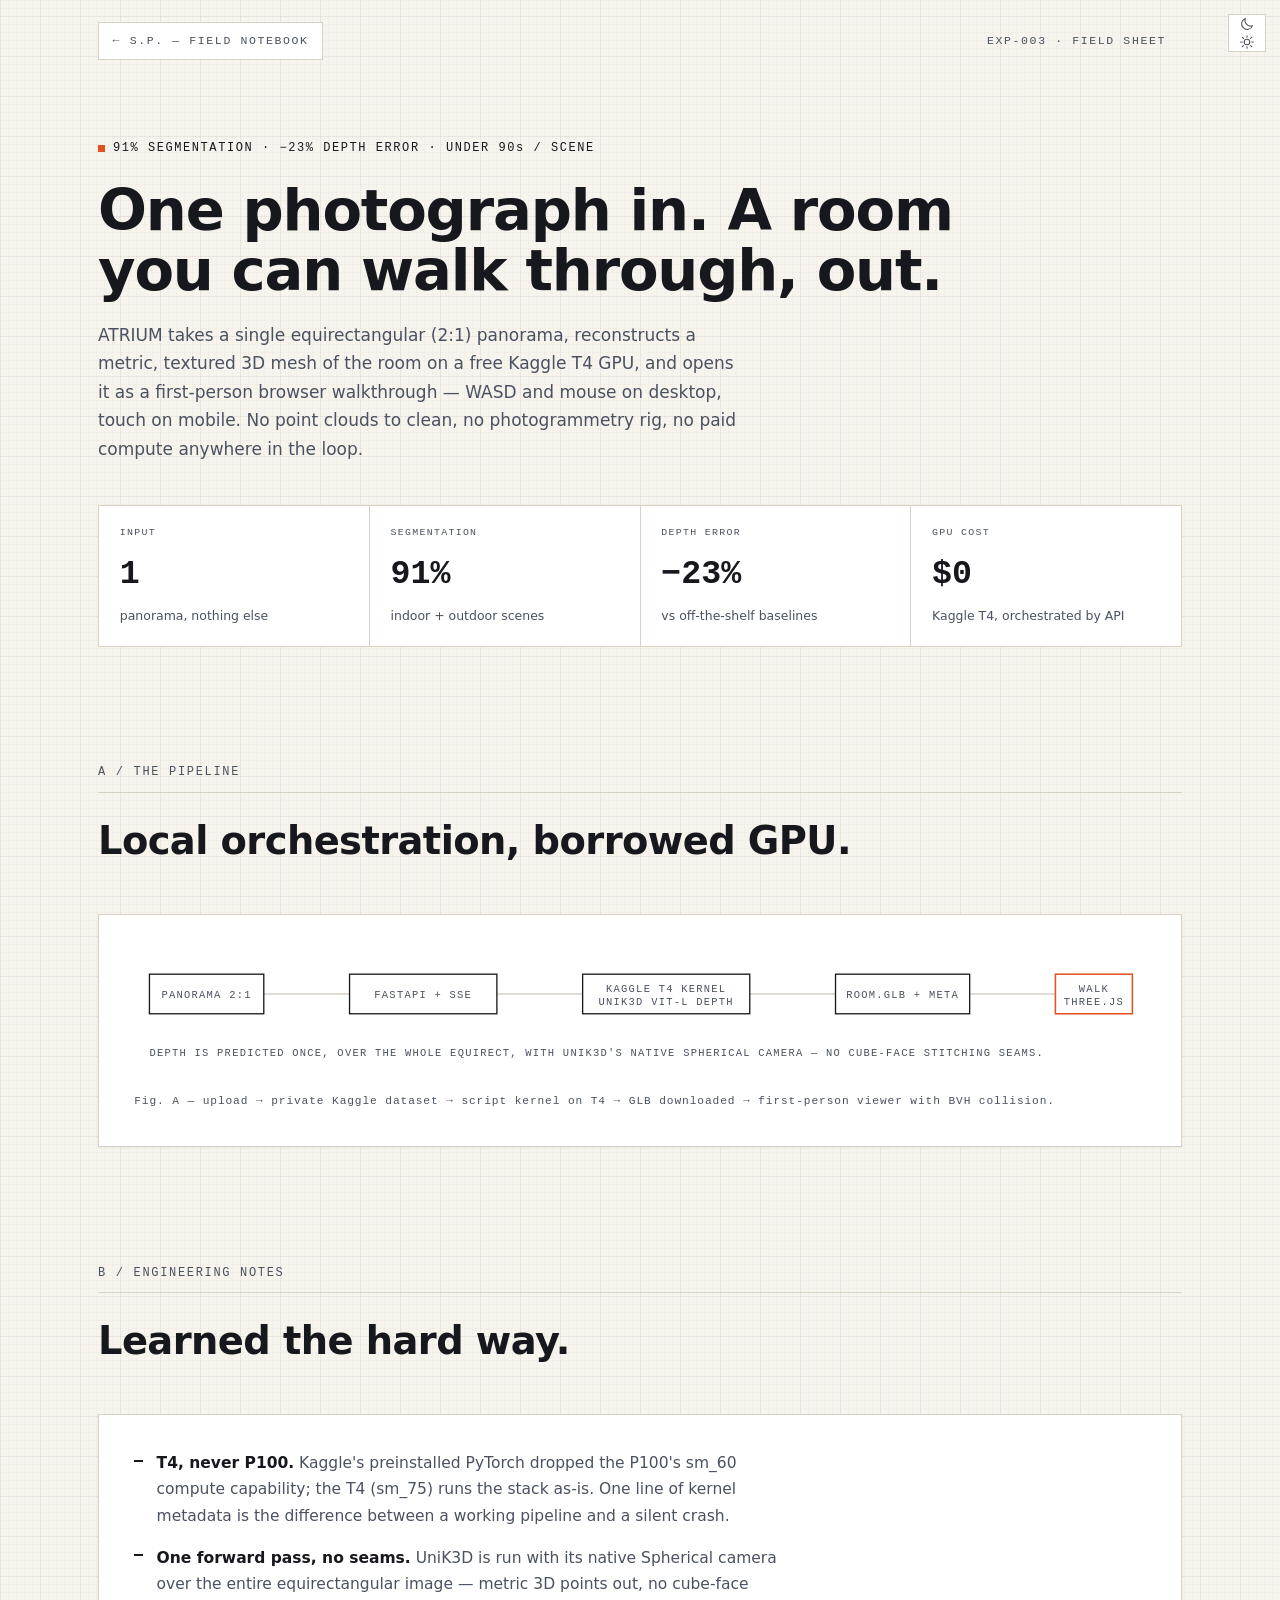
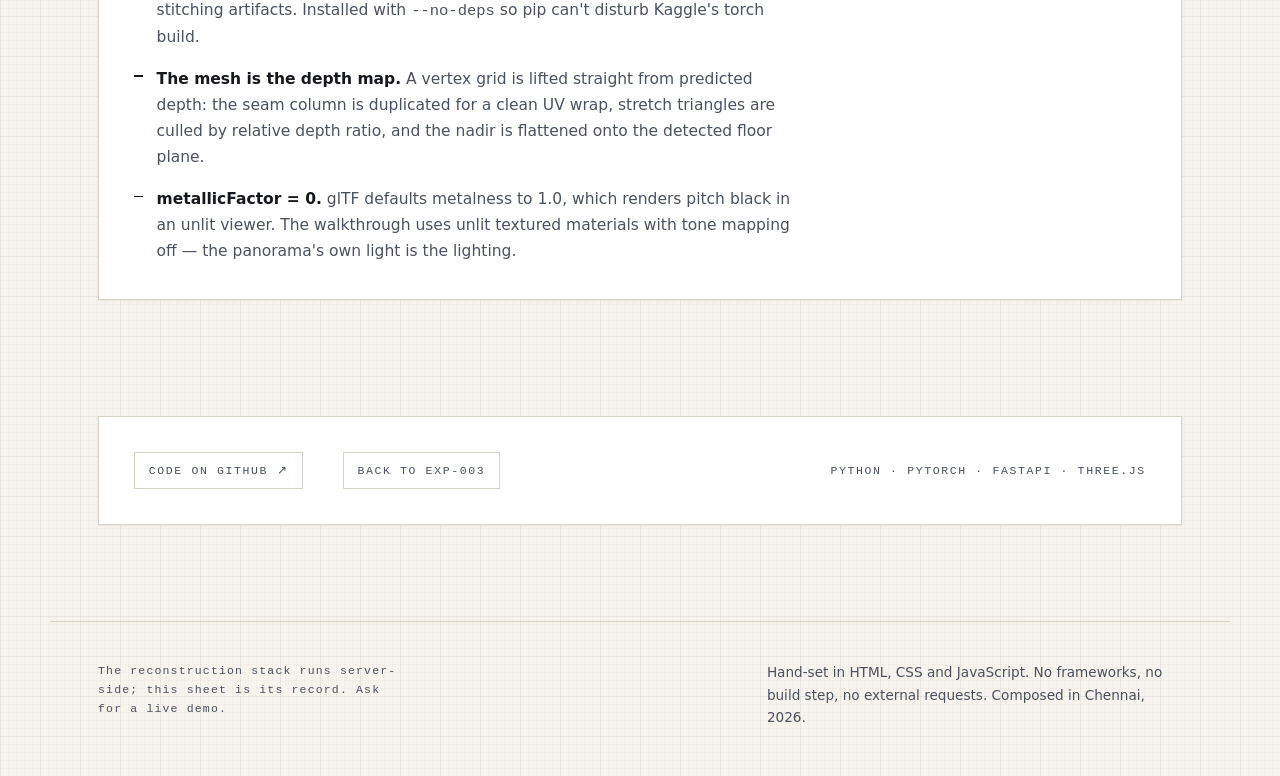
==== atrium/index.html @ 68aa4299 "THE ORRERY - portfolio rebuild: live-sim notebook + project satellites - Field-notebook portfolio: l" ====
<!DOCTYPE html>
<html lang="en">
<head>
<meta charset="UTF-8">
<meta name="viewport" content="width=device-width, initial-scale=1.0">
<title>ATRIUM — Walk Inside a Panorama · Sahukari Praveen</title>
<meta name="description" content="Field sheet for EXP-003: ATRIUM reconstructs a metric, textured 3D room from a single equirectangular panorama — UniK3D depth on a free Kaggle T4, Three.js first-person walkthrough.">
<link rel="icon" href="data:image/svg+xml,%3Csvg xmlns='http://www.w3.org/2000/svg' viewBox='0 0 32 32'%3E%3Crect width='32' height='32' fill='%23F7F4EE'/%3E%3Ccircle cx='16' cy='16' r='10' fill='none' stroke='%2316181D' stroke-width='1'/%3E%3Ccircle cx='25' cy='11' r='3.5' fill='%23E0531F'/%3E%3C/svg%3E">
<meta name="theme-color" media="(prefers-color-scheme: light)" content="#F7F4EE">
<meta name="theme-color" media="(prefers-color-scheme: dark)" content="#15171C">
<script>document.documentElement.classList.add('js');</script>
<script src="../theme.js"></script>
<link rel="stylesheet" href="../styles.css">
<style>
  .sh-top { max-width: 1180px; margin: 0 auto; padding: 1.4rem clamp(1.25rem, 4vw, 3rem) 0;
    padding-right: max(4rem, clamp(1.25rem, 4vw, 3rem));
    display: flex; justify-content: space-between; align-items: baseline; gap: 1rem; }
  .sh-back { font-family: var(--mono); font-size: 0.72rem; letter-spacing: 0.14em; color: var(--ink-muted);
    text-decoration: none; border: 1px solid var(--hairline); padding: 0.5rem 0.85rem; background: var(--plate); }
  .sh-back:hover { color: var(--ink); border-color: var(--ink); }
  .sh-tag { font-family: var(--mono); font-size: 0.72rem; letter-spacing: 0.14em; color: var(--ink-muted); }
  .sh-hero { padding-top: clamp(2.5rem, 6vw, 4.5rem) !important; }
  .sh-hero h1 { font-size: clamp(2rem, 4.6vw, 3.6rem); font-weight: 800; letter-spacing: -0.02em; line-height: 1.05; max-width: 24ch; }
  .sh-hero .sub { max-width: 60ch; color: var(--ink-muted); margin-top: 1.2rem; }
  .sh-result { display: inline-flex; align-items: center; gap: 0.5rem; font-family: var(--mono);
    font-size: 0.75rem; letter-spacing: 0.13em; margin-bottom: 1.4rem; }
  .statrow { display: grid; grid-template-columns: repeat(auto-fit, minmax(170px, 1fr)); gap: 1px;
    background: var(--hairline); border: 1px solid var(--hairline); margin-top: 2.6rem; }
  .stat { background: var(--plate); padding: 1.2rem 1.3rem; }
  .stat .k { font-family: var(--mono); font-size: 0.62rem; letter-spacing: 0.13em; color: var(--ink-muted); }
  .stat .v { font-family: var(--mono); font-variant-numeric: tabular-nums; font-size: clamp(1.5rem, 2.6vw, 2.2rem); font-weight: 600; margin-top: 0.3rem; }
  .stat .n { font-size: 0.78rem; color: var(--ink-muted); margin-top: 0.2rem; }
  .pipefig { padding: clamp(1.4rem,3vw,2.2rem); overflow-x: auto; }
  .pipefig svg { width: 100%; min-width: 620px; height: auto; display: block; }
  .notes { list-style: none; padding: clamp(1.4rem,3vw,2.2rem); }
  .notes li { position: relative; padding-left: 1.4rem; max-width: 68ch; color: var(--ink-muted); font-size: 0.97rem; }
  .notes li + li { margin-top: 1rem; }
  .notes li::before { content: ""; position: absolute; left: 0; top: 0.62em; width: 0.55rem; height: 1.5px; background: var(--ink); }
  .notes .lead { color: var(--ink); font-weight: 600; }
  .linkrow { padding: clamp(1.4rem,3vw,2.2rem); display: flex; flex-wrap: wrap; gap: 1rem 2.5rem; align-items: center; }
</style>
</head>
<body>

<button id="theme-toggle" class="theme-toggle" aria-label="Switch theme">
  <svg class="tt-moon" viewBox="0 0 24 24" fill="none" stroke="currentColor" stroke-width="1.6" stroke-linejoin="round" aria-hidden="true"><path d="M20.4 14.5A8.5 8.5 0 0 1 9.5 3.6a8.5 8.5 0 1 0 10.9 10.9z"/></svg>
  <svg class="tt-sun" viewBox="0 0 24 24" fill="none" stroke="currentColor" stroke-width="1.6" stroke-linecap="round" aria-hidden="true"><circle cx="12" cy="12" r="4.2"/><path d="M12 2.5v2.4M12 19.1v2.4M2.5 12h2.4M19.1 12h2.4M4.9 4.9l1.7 1.7M17.4 17.4l1.7 1.7M19.1 4.9l-1.7 1.7M6.6 17.4l-1.7 1.7"/></svg>
</button>

<div class="sh-top">
  <a class="sh-back" href="../">&#8592; S.P. — FIELD NOTEBOOK</a>
  <span class="sh-tag">EXP-003 · FIELD SHEET</span>
</div>

<main>
<section class="sec sh-hero">
  <p class="sh-result"><span class="accent-dot" aria-hidden="true"></span>91% SEGMENTATION · &minus;23% DEPTH ERROR · UNDER 90s / SCENE</p>
  <h1>One photograph in. A room you can walk through, out.</h1>
  <p class="sub">ATRIUM takes a single equirectangular (2:1) panorama, reconstructs a metric, textured 3D mesh of the room on a free Kaggle T4 GPU, and opens it as a first-person browser walkthrough — WASD and mouse on desktop, touch on mobile. No point clouds to clean, no photogrammetry rig, no paid compute anywhere in the loop.</p>

  <div class="statrow">
    <div class="stat"><div class="k">INPUT</div><div class="v">1</div><div class="n">panorama, nothing else</div></div>
    <div class="stat"><div class="k">SEGMENTATION</div><div class="v">91%</div><div class="n">indoor + outdoor scenes</div></div>
    <div class="stat"><div class="k">DEPTH ERROR</div><div class="v">&minus;23%</div><div class="n">vs off-the-shelf baselines</div></div>
    <div class="stat"><div class="k">GPU COST</div><div class="v">$0</div><div class="n">Kaggle T4, orchestrated by API</div></div>
  </div>
</section>

<section class="sec" aria-labelledby="pipe-h">
  <header class="sec-head">
    <p class="sec-no mono">A / THE PIPELINE</p>
    <h2 class="sec-title" id="pipe-h">Local orchestration, borrowed GPU.</h2>
  </header>
  <figure class="plate pipefig">
    <svg viewBox="0 0 920 120" aria-label="Pipeline: a panorama uploads to a FastAPI server, which pushes a kernel to a Kaggle T4 GPU running UniK3D depth estimation, producing a GLB mesh rendered in a Three.js walkthrough." role="img">
      <line x1="118" y1="40" x2="196" y2="40" stroke="var(--hairline)" stroke-width="1.4"/>
      <line x1="330" y1="40" x2="408" y2="40" stroke="var(--hairline)" stroke-width="1.4"/>
      <line x1="560" y1="40" x2="638" y2="40" stroke="var(--hairline)" stroke-width="1.4"/>
      <line x1="760" y1="40" x2="838" y2="40" stroke="var(--hairline)" stroke-width="1.4"/>
      <g><rect x="14" y="22" width="104" height="36" fill="var(--plate)" stroke="var(--ink)" stroke-width="1.2"/><text x="66" y="44" text-anchor="middle" class="fig-label">PANORAMA 2:1</text></g>
      <g><rect x="196" y="22" width="134" height="36" fill="var(--plate)" stroke="var(--ink)" stroke-width="1.2"/><text x="263" y="44" text-anchor="middle" class="fig-label">FASTAPI + SSE</text></g>
      <g><rect x="408" y="22" width="152" height="36" fill="var(--plate)" stroke="var(--ink)" stroke-width="1.2"/><text x="484" y="38" text-anchor="middle" class="fig-label">KAGGLE T4 KERNEL</text><text x="484" y="50" text-anchor="middle" class="fig-label">UNIK3D VIT-L DEPTH</text></g>
      <g><rect x="638" y="22" width="122" height="36" fill="var(--plate)" stroke="var(--ink)" stroke-width="1.2"/><text x="699" y="44" text-anchor="middle" class="fig-label">ROOM.GLB + META</text></g>
      <g><rect x="838" y="22" width="70" height="36" fill="var(--plate)" stroke="var(--accent)" stroke-width="1.4"/><text x="873" y="38" text-anchor="middle" class="fig-label">WALK</text><text x="873" y="50" text-anchor="middle" class="fig-label">THREE.JS</text></g>
      <text x="14" y="96" class="fig-label">DEPTH IS PREDICTED ONCE, OVER THE WHOLE EQUIRECT, WITH UNIK3D'S NATIVE SPHERICAL CAMERA — NO CUBE-FACE STITCHING SEAMS.</text>
    </svg>
    <figcaption class="figcap mono">Fig. A — upload &rarr; private Kaggle dataset &rarr; script kernel on T4 &rarr; GLB downloaded &rarr; first-person viewer with BVH collision.</figcaption>
  </figure>
</section>

<section class="sec" aria-labelledby="notes-h">
  <header class="sec-head">
    <p class="sec-no mono">B / ENGINEERING NOTES</p>
    <h2 class="sec-title" id="notes-h">Learned the hard way.</h2>
  </header>
  <ul class="plate notes">
    <li><span class="lead">T4, never P100.</span> Kaggle's preinstalled PyTorch dropped the P100's sm_60 compute capability; the T4 (sm_75) runs the stack as-is. One line of kernel metadata is the difference between a working pipeline and a silent crash.</li>
    <li><span class="lead">One forward pass, no seams.</span> UniK3D is run with its native Spherical camera over the entire equirectangular image — metric 3D points out, no cube-face stitching artifacts. Installed with <span class="mono">--no-deps</span> so pip can't disturb Kaggle's torch build.</li>
    <li><span class="lead">The mesh is the depth map.</span> A vertex grid is lifted straight from predicted depth: the seam column is duplicated for a clean UV wrap, stretch triangles are culled by relative depth ratio, and the nadir is flattened onto the detected floor plane.</li>
    <li><span class="lead">metallicFactor = 0.</span> glTF defaults metalness to 1.0, which renders pitch black in an unlit viewer. The walkthrough uses unlit textured materials with tone mapping off — the panorama's own light is the lighting.</li>
  </ul>
</section>

<section class="sec">
  <div class="plate linkrow">
    <a class="sh-back" href="https://github.com/soy-praveen" target="_blank" rel="noopener">CODE ON GITHUB &#8599;</a>
    <a class="sh-back" href="../#exp-003">BACK TO EXP-003</a>
    <span class="sh-tag" style="margin-left:auto">PYTHON · PYTORCH · FASTAPI · THREE.JS</span>
  </div>
</section>
</main>

<footer class="foot">
  <p class="foot-tick mono">The reconstruction stack runs server-side; this sheet is its record. Ask for a live demo.</p>
  <p class="colophon">Hand-set in HTML, CSS and JavaScript. No frameworks, no build step, no external requests. Composed in Chennai, 2026.</p>
</footer>
</body>
</html>
---- styles.css ----
/* ==========================================================================
   THE ORRERY — a field notebook that simulates
   Sahukari Praveen · hand-set, no frameworks, no external requests
   Motion doctrine: the base sheet is static (reduced-motion is the default);
   every animation lives inside @media (prefers-reduced-motion: no-preference).
   ========================================================================== */

:root {
  color-scheme: light;
  --paper:    #F7F4EE;
  --plate:    #FFFFFF;
  --ink:      #16181D;
  --ink-muted:#4A5160;
  --accent:   #E0531F;
  --accent-ink: #B8420F; /* accent for small text — meets 4.5:1 on paper and plate */
  --data2:    #1F6F6B;
  --hairline: #D8D2C4;
  --grid-major: rgba(22, 24, 29, 0.045);
  --grid-minor: rgba(22, 24, 29, 0.02);
  --shadow: rgba(22, 24, 29, 0.06);
  --ease: cubic-bezier(0.22, 1, 0.36, 1);
  --sans: system-ui, -apple-system, "Segoe UI", Roboto, "Helvetica Neue", sans-serif;
  --mono: ui-monospace, "Cascadia Code", "SF Mono", Consolas, Menlo, monospace;
}

/* ------------------------------------------------------------------ night edition
   Not an inversion — the notebook after dark: charcoal paper, bone ink,
   the signal orange warmed a step so it reads at small sizes on the dark ground.
   Default follows the system; an explicit choice sets data-theme and wins. */
@media (prefers-color-scheme: dark) {
  :root:not([data-theme="light"]) {
    color-scheme: dark;
    --paper:    #15171C;
    --plate:    #1D2027;
    --ink:      #E9E5DB;
    --ink-muted:#A2A7B3;
    --accent:   #F0662F;
    --accent-ink: #F0662F;
    --data2:    #47A8A1;
    --hairline: #2F333C;
    --grid-major: rgba(233, 229, 219, 0.05);
    --grid-minor: rgba(233, 229, 219, 0.02);
    --shadow: rgba(0, 0, 0, 0.45);
  }
}
:root[data-theme="dark"] {
  color-scheme: dark;
  --paper:    #15171C;
  --plate:    #1D2027;
  --ink:      #E9E5DB;
  --ink-muted:#A2A7B3;
  --accent:   #F0662F;
  --accent-ink: #F0662F;
  --data2:    #47A8A1;
  --hairline: #2F333C;
  --grid-major: rgba(233, 229, 219, 0.05);
  --grid-minor: rgba(233, 229, 219, 0.02);
  --shadow: rgba(0, 0, 0, 0.45);
}

* { margin: 0; padding: 0; box-sizing: border-box; }

html { scroll-behavior: auto; }
@media (prefers-reduced-motion: no-preference) {
  html { scroll-behavior: smooth; }
}

body {
  font-family: var(--sans);
  font-size: 1.0625rem;
  line-height: 1.68;
  color: var(--ink);
  background-color: var(--paper);
  background-image:
    repeating-linear-gradient(0deg,   var(--grid-major) 0, var(--grid-major) 1px, transparent 1px, transparent 40px),
    repeating-linear-gradient(90deg,  var(--grid-major) 0, var(--grid-major) 1px, transparent 1px, transparent 40px),
    repeating-linear-gradient(0deg,   var(--grid-minor) 0, var(--grid-minor) 1px, transparent 1px, transparent 8px),
    repeating-linear-gradient(90deg,  var(--grid-minor) 0, var(--grid-minor) 1px, transparent 1px, transparent 8px);
  -webkit-font-smoothing: antialiased;
  overflow-x: hidden;
}

::selection { background: var(--accent); color: var(--paper); }

:focus-visible {
  outline: 2px solid var(--accent);
  outline-offset: 2px;
}

.mono {
  font-family: var(--mono);
  font-variant-numeric: tabular-nums;
}
.num { font-variant-numeric: tabular-nums; }

a { color: inherit; }

.skip-link {
  position: absolute; left: -9999px; top: 0;
  background: var(--ink); color: var(--paper);
  padding: 0.5rem 1rem; z-index: 100;
  font-family: var(--mono); font-size: 0.8rem; text-decoration: none;
}
.skip-link:focus { left: 0; }

.ic { width: 1.15em; height: 1.15em; vertical-align: -0.2em; }
.ic-s { width: 0.85em; height: 0.85em; vertical-align: -0.05em; }

/* ------------------------------------------------------------------ links */
.hero-links a, .exp-links a, .station-cite a, .xref, .term-mail {
  color: inherit;
  text-decoration: none;
  position: relative;
}
.hero-links a::after, .exp-links a::after, .station-cite a::after, .xref::after, .term-mail::after {
  content: "";
  position: absolute; left: 0; right: 0; bottom: -2px;
  height: 1.5px; background: var(--accent);
  transform: scaleX(1); transform-origin: left;
}

/* ------------------------------------------------------------------ hero */
.hero {
  position: relative;
  height: 100vh;
  height: 100svh;
  min-height: 560px;
  overflow: hidden;
  border-bottom: 1px solid var(--hairline);
}
#hero-canvas {
  position: absolute; inset: 0;
  width: 100%; height: 100%;
  display: block;
}
.hero-figtag {
  position: absolute; top: 1.35rem; right: 4.6rem;
  font-size: 0.72rem; letter-spacing: 0.14em;
  color: var(--ink-muted);
}
.hero-overlay {
  position: absolute;
  top: 50%; transform: translateY(-52%);
  left: clamp(1.25rem, 6vw, 6rem);
  max-width: 46rem;
  pointer-events: none;
}
.hero-overlay a, .hero-overlay button { pointer-events: auto; }
.hero-kicker {
  font-size: 0.72rem; letter-spacing: 0.14em;
  color: var(--ink-muted);
  margin-bottom: 1.3rem;
}
.hero-name {
  font-size: clamp(2.75rem, 7.5vw, 6.5rem);
  font-weight: 800;
  letter-spacing: -0.02em;
  line-height: 0.98;
  margin-bottom: 1.4rem;
}
.hero-sub {
  max-width: 34rem;
  color: var(--ink-muted);
  margin-bottom: 1.8rem;
}
.hero-sub .mono, .hero-legend .num { font-size: 0.92em; }
.hero-links {
  display: flex; gap: 1.8rem;
  font-size: 0.78rem; letter-spacing: 0.14em;
  margin-bottom: 2.4rem;
}
.hero-jump {
  display: inline-flex; align-items: center; gap: 0.5rem;
  font-size: 0.78rem; letter-spacing: 0.14em;
  text-decoration: none;
  border: 1px solid var(--ink);
  padding: 0.6rem 1rem;
  background: var(--paper);
}
.hero-legend {
  position: absolute; bottom: 1.1rem; left: 1.4rem;
  max-width: 30rem;
  font-size: 0.7rem; line-height: 1.6; letter-spacing: 0.04em;
  color: var(--ink-muted);
}

/* ------------------------------------------------------------------ masks
   padding-bottom keeps descenders (g, p, y) inside the clip box;
   the negative margin gives the space back so layout is unchanged. */
.mask { display: block; overflow: hidden; padding-bottom: 0.16em; margin-bottom: -0.16em; }
.mask-inner { display: inline-block; }

/* ------------------------------------------------------------------ sections */
.sec {
  max-width: 1180px;
  margin: 0 auto;
  padding: clamp(4rem, 9vw, 7.5rem) clamp(1.25rem, 4vw, 3rem) 0;
}
.sec-head { margin-bottom: clamp(2rem, 4vw, 3.2rem); }
.sec-no {
  font-size: 0.75rem; letter-spacing: 0.14em; font-weight: 500;
  color: var(--ink-muted);
  padding-bottom: 0.6rem;
  border-bottom: 1px solid var(--hairline);
  margin-bottom: 1.6rem;
}
.sec-title {
  font-size: clamp(1.6rem, 3vw, 2.4rem);
  font-weight: 700;
  letter-spacing: -0.015em;
  line-height: 1.15;
}
.sec-note {
  max-width: 62ch;
  color: var(--ink-muted);
  margin: -1.4rem 0 2.4rem;
}

/* ------------------------------------------------------------------ operator */
.operator-grid {
  display: grid;
  grid-template-columns: 280px 1fr;
  gap: clamp(2rem, 5vw, 5rem);
  align-items: start;
}
.marginalia {
  position: sticky; top: 2rem;
  font-size: 0.75rem; letter-spacing: 0.1em;
  color: var(--ink-muted);
}
.marg-row {
  display: flex; justify-content: space-between; gap: 1rem;
  padding: 0.55rem 0;
  border-bottom: 1px solid var(--hairline);
}
.marg-k { font-weight: 500; }
.marg-v { text-align: right; color: var(--ink); }
.sp-glyph { width: 120px; margin-top: 2rem; display: block; }
.glyph-label {
  font-family: var(--mono);
  font-size: 10px; letter-spacing: 0.2em;
  fill: var(--ink-muted);
}
.operator-prose p { max-width: 62ch; }
.operator-prose p + p { margin-top: 1.2rem; }
.operator-prose .num { font-size: 0.92em; }
.xref { font-size: 0.9em; }

/* ------------------------------------------------------------------ plates */
.plate {
  background: var(--plate);
  border: 1px solid var(--hairline);
  box-shadow: 0 1px 2px var(--shadow);
}
.exp { margin-bottom: clamp(1.6rem, 3vw, 2.5rem); }

.exp-bar {
  display: flex; flex-wrap: wrap; align-items: baseline;
  gap: 0.4rem 1.4rem;
  padding: 0.8rem 1.4rem;
  border-bottom: 1px solid var(--hairline);
  font-size: 0.72rem; letter-spacing: 0.12em; font-weight: 500;
  color: var(--ink-muted);
}
.exp-id { color: var(--ink); font-weight: 700; }
.exp-name { font: inherit; letter-spacing: inherit; color: var(--ink); margin: 0; }
.exp-result { display: inline-flex; align-items: center; gap: 0.45rem; }
.accent-dot {
  width: 7px; height: 7px; background: var(--accent);
  display: inline-block; flex: none;
}
.exp-links { margin-left: auto; display: flex; gap: 1.2rem; }
.exp-links .go { color: var(--accent); font-weight: 700; }

/* annex + legend link */
.legend-link { color: var(--accent); }
.annex-body { padding: 0.4rem clamp(1.4rem, 3vw, 2.4rem); }
.annex-row {
  display: flex; flex-wrap: wrap; align-items: center; gap: 0.6rem 2rem;
  padding: 1.2rem 0;
}
.annex-row + .annex-row { border-top: 1px solid var(--hairline); }
.annex-row > div { flex: 1 1 24rem; min-width: 0; }
.annex-title { font-weight: 600; }
.annex-sub { font-size: 0.9rem; color: var(--ink-muted); max-width: 58ch; }
.annex-link {
  font-size: 0.72rem; letter-spacing: 0.13em; font-weight: 700;
  color: var(--ink); text-decoration: none;
  border: 1px solid var(--ink);
  padding: 0.6rem 0.95rem;
  white-space: nowrap;
}

.exp-body {
  display: grid;
  grid-template-columns: minmax(0, 5fr) minmax(0, 6fr);
  gap: clamp(1.5rem, 3vw, 3rem);
  padding: clamp(1.4rem, 3vw, 2.4rem);
  align-items: start;
}
.exp-flip .exp-body { grid-template-columns: minmax(0, 6fr) minmax(0, 5fr); }
.exp-flip .exp-fig { order: 2; }
.exp-flip .exp-prose { order: 1; }

.exp-fig { min-width: 0; }
#exp1-canvas {
  width: 100%; height: 300px; display: block;
  border: 1px solid var(--hairline);
  background: var(--paper);
}
.figcap {
  margin-top: 0.7rem;
  font-size: 0.7rem; letter-spacing: 0.08em; line-height: 1.6;
  color: var(--ink-muted);
}
.fig-label {
  font-family: var(--mono);
  font-size: 9.5px; letter-spacing: 0.12em;
  fill: var(--ink-muted);
}

.exp-lede { font-weight: 500; max-width: 58ch; }
.exp-points {
  list-style: none;
  margin-top: 1.1rem;
}
.exp-points li {
  position: relative;
  padding-left: 1.3rem;
  max-width: 58ch;
  font-size: 0.97rem;
  color: var(--ink-muted);
}
.exp-points li + li { margin-top: 0.7rem; }
.exp-points li::before {
  content: "";
  position: absolute; left: 0; top: 0.62em;
  width: 0.55rem; height: 1.5px;
  background: var(--ink);
}
.exp-prose .num, .exp-points .num { font-size: 0.92em; color: var(--ink); }

.fn-ref {
  font-size: 0.68em;
  vertical-align: super;
  background: none; border: none;
  color: var(--accent-ink);
  cursor: pointer;
  padding: 0 0.15em;
}
.margin-note {
  display: none;
  margin-top: 1.2rem;
  padding: 0.8rem 1rem;
  border-left: 2px solid var(--hairline);
  font-size: 0.72rem; letter-spacing: 0.05em; line-height: 1.7;
  color: var(--ink-muted);
  max-width: 48ch;
}
.margin-note.open { display: block; }
.fn-no {
  color: var(--accent-ink);
  font-weight: 700;
  margin-right: 0.5em;
}
@media (min-width: 1100px) {
  .margin-note { display: block; }
}

/* ------------------------------------------------------------------ MLP figure */
.mlp-demo {
  border: 1px solid var(--hairline);
  background: var(--paper);
  padding: 1rem;
}
.mlp-grids {
  display: flex; align-items: center; justify-content: space-between;
  gap: 0.8rem;
}
.mlp-grid-wrap { flex: none; }
.mlp-grid-label {
  font-size: 0.6rem; letter-spacing: 0.1em;
  color: var(--ink-muted);
  margin-bottom: 0.45rem;
  max-width: 96px;
  min-height: 2.4em;
}
.mlp-grid {
  display: grid;
  grid-template-columns: repeat(3, 30px);
  grid-auto-rows: 30px;
  gap: 3px;
}
.mlp-cell {
  border: 1px solid var(--ink);
  background: var(--plate);
  cursor: pointer;
  padding: 0;
}
.mlp-cell[aria-pressed="true"] { background: var(--ink); }
.mlp-grid-out .mlp-cell { cursor: default; }
.mlp-grid-out .mlp-cell.on { background: var(--accent); border-color: var(--accent); }
.mlp-net { flex: 1 1 auto; min-width: 165px; height: auto; }
.mlp-readout {
  margin-top: 0.9rem;
  font-size: 0.68rem; letter-spacing: 0.1em;
  color: var(--ink-muted);
  border-top: 1px solid var(--hairline);
  padding-top: 0.7rem;
}

/* ------------------------------------------------------------------ cubemap */
.cubemap {
  width: 100%; height: auto; display: block;
  border: 1px solid var(--hairline);
  background: var(--paper);
}
.cm-face { transform: translate(var(--fx), var(--fy)); }

/* ------------------------------------------------------------------ escrow */
.escrow-fig {
  border: 1px solid var(--hairline);
  background: var(--paper);
  padding: 1rem 1rem 0.8rem;
}
.escrow-fig > svg { width: 100%; height: auto; display: block; }
.esc-node circle { fill: var(--ink); }
.esc-node.esc-final circle { fill: var(--accent); stroke: var(--accent); }
.sbt-row {
  display: flex; align-items: center; gap: 1rem;
  margin-top: 0.6rem;
  padding-top: 0.8rem;
  border-top: 1px solid var(--hairline);
}
.sbt-seal {
  display: inline-flex; align-items: center; gap: 0.5rem;
  white-space: nowrap; flex: none;
  border: 1.5px solid var(--ink);
  background: var(--plate);
  padding: 0.35rem 0.7rem;
  font-size: 0.7rem; letter-spacing: 0.1em;
  cursor: not-allowed;
  user-select: none;
  touch-action: none;
}
.sbt-note {
  font-size: 0.62rem; letter-spacing: 0.1em;
  color: var(--ink-muted);
}

/* ------------------------------------------------------------------ parser */
.parser-fig {
  border: 1px solid var(--hairline);
  background: var(--paper);
  padding: 1.2rem 1.3rem;
}
.parser-head {
  font-size: 0.62rem; letter-spacing: 0.12em;
  color: var(--ink-muted);
  margin-bottom: 0.8rem;
}
.parser-text {
  font-size: 0.94rem;
  max-width: 52ch;
}
.tok {
  background-image: linear-gradient(var(--accent), var(--accent));
  background-repeat: no-repeat;
  background-position: 0 100%;
  background-size: 100% 2px;
  font-weight: 600;
}
.parser-readout {
  margin-top: 1rem;
  padding-top: 0.7rem;
  border-top: 1px solid var(--hairline);
  font-size: 0.68rem; letter-spacing: 0.1em;
  color: var(--ink-muted);
}

/* ------------------------------------------------------------------ pipeline */
.pipeline {
  margin-bottom: 2.6rem;
  overflow-x: auto;
}
.pipeline svg {
  width: 100%; min-width: 640px; height: auto; display: block;
}

/* ------------------------------------------------------------------ stations */
.stations {
  display: grid;
  grid-template-columns: repeat(2, 1fr);
  gap: 1px;
  background: var(--hairline);
  border: 1px solid var(--hairline);
}
@media (min-width: 1100px) {
  .stations { grid-template-columns: repeat(4, 1fr); }
}
@media (max-width: 640px) {
  .stations { grid-template-columns: 1fr; }
}
.station {
  background: var(--plate);
  padding: 1.4rem 1.4rem 1.2rem;
}
.station-h {
  font-size: 0.72rem; letter-spacing: 0.14em; font-weight: 500;
  color: var(--ink-muted);
  margin-bottom: 1rem;
}
.skill-list { list-style: none; }
.skill-list li + li { margin-top: 0.35rem; }
.skill {
  font-family: var(--sans);
  font-size: 0.97rem;
  background: none; border: none;
  color: var(--ink);
  cursor: help;
  padding: 0.1rem 0;
  text-align: left;
  border-bottom: 1px dashed var(--hairline);
}
.station-cite {
  margin-top: 1.1rem;
  font-size: 0.66rem; letter-spacing: 0.12em;
  color: var(--ink-muted);
}
.station-cite a { margin-right: 0.2em; }
.station-note {
  margin-top: 0.7rem;
  min-height: 2.6em;
  font-size: 0.66rem; letter-spacing: 0.06em; line-height: 1.7;
  color: var(--data2);
}
.station-general { grid-column: 1 / -1; }
.station-general { grid-column: 1 / -1; }
.station-general .skill-list-plain {
  display: flex; flex-wrap: wrap; gap: 0.5rem 2.2rem;
}
.station-general .skill-list-plain li + li { margin-top: 0; }
.station-general .station-sub {
  font-size: 0.85rem;
  color: var(--ink-muted);
  margin-bottom: 0.9rem;
  max-width: 52ch;
}
.skill-list-plain {
  font-size: 0.78rem; letter-spacing: 0.05em; color: var(--ink-muted);
  display: flex; flex-wrap: wrap; gap: 0.5rem 2.4rem;
}
.skill-list-plain li + li { margin-top: 0; }

/* ------------------------------------------------------------------ rank fields */
.rank-plate {
  padding: 1.3rem 1.4rem 1.6rem;
  margin-bottom: 1.6rem;
}
.rank-head {
  display: flex; flex-wrap: wrap; justify-content: space-between; gap: 0.4rem 1.5rem;
  font-size: 0.72rem; letter-spacing: 0.12em;
  color: var(--ink-muted);
  margin-bottom: 2.4rem;
}
.rank-head .num { color: var(--ink); }
.rank-stat { font-weight: 500; }
.rank-fig { position: relative; }
.rank-fig canvas { display: block; width: 100%; }
.rank-callout {
  position: absolute;
  top: -1.9rem;
  transform: translateX(-50%);
  font-size: 0.64rem; letter-spacing: 0.12em; font-weight: 600;
  color: var(--accent-ink);
  white-space: nowrap;
}
.rank-foot {
  font-size: 0.66rem; letter-spacing: 0.14em;
  color: var(--ink-muted);
  margin-top: 0.5rem;
}

/* ------------------------------------------------------------------ ledger */
.ledger { padding: 0.4rem 1.6rem; }
.ledger-row {
  display: grid;
  grid-template-columns: 64px 1fr auto;
  gap: 1.6rem;
  align-items: center;
  padding: 1.4rem 0;
}
.ledger-row + .ledger-row { border-top: 1px solid var(--hairline); }
.seal { width: 64px; height: 64px; flex: none; }
.seal-txt {
  font-family: var(--mono);
  font-size: 9px; letter-spacing: 0.14em;
  fill: var(--ink);
}
.ledger-title { font-weight: 600; }
.ledger-sub { font-size: 0.9rem; color: var(--ink-muted); max-width: 56ch; }
.ledger-meta {
  display: flex; flex-direction: column; gap: 0.3rem; align-items: flex-end;
  font-size: 0.68rem; letter-spacing: 0.12em;
  color: var(--ink-muted);
  text-align: right;
}

/* ------------------------------------------------------------------ channel */
.channel-plate { padding: clamp(1.6rem, 3vw, 2.6rem); }
.term {
  display: flex; flex-wrap: wrap; align-items: center; gap: 1rem;
  border: 1px solid var(--ink);
  background: var(--paper);
  padding: 0.9rem 1.2rem;
  font-size: 0.85rem;
}
.term-line { word-break: break-all; }
.term-mail { font-weight: 600; }
.copy-btn {
  display: inline-flex; align-items: center; gap: 0.45rem;
  margin-left: auto;
  background: none;
  border: 1px solid var(--ink);
  padding: 0.4rem 0.8rem;
  font-size: 0.68rem; letter-spacing: 0.12em;
  color: var(--ink);
  cursor: pointer;
}
.channel-links {
  list-style: none;
  display: flex; flex-wrap: wrap;
  gap: 0.8rem 2.2rem;
  margin: 1.8rem 0 2.2rem;
}
.channel-links a {
  display: inline-flex; align-items: center; gap: 0.6rem;
  text-decoration: none;
  font-size: 0.78rem; letter-spacing: 0.14em;
  padding: 0.3rem 0;
}
.resume-row { display: flex; flex-wrap: wrap; align-items: center; gap: 1.4rem; }
.resume-btn {
  position: relative;
  display: inline-block;
  overflow: hidden;
  border: 2px solid var(--ink);
  text-decoration: none;
}
.resume-fill {
  position: absolute; inset: 0;
  background: var(--accent);
  transform: scaleX(0);
  transform-origin: left;
}
.resume-txt {
  position: relative;
  display: inline-flex; align-items: center; gap: 0.7rem;
  padding: 0.85rem 1.4rem;
  font-size: 0.78rem; letter-spacing: 0.14em; font-weight: 600;
}
.resume-alt {
  font-size: 0.68rem; letter-spacing: 0.1em;
  color: var(--ink-muted);
}

/* ------------------------------------------------------------------ footer */
.foot {
  max-width: 1180px;
  margin: clamp(4rem, 8vw, 6rem) auto 0;
  padding: 2.4rem clamp(1.25rem, 4vw, 3rem) 3rem;
  border-top: 1px solid var(--hairline);
  display: grid;
  grid-template-columns: 1fr auto;
  gap: 1.6rem 3rem;
  align-items: start;
}
.foot-tick {
  font-size: 0.72rem; letter-spacing: 0.1em;
  color: var(--ink-muted);
  max-width: 44ch;
}
.titleblock {
  border-collapse: collapse;
  font-size: 0.62rem; letter-spacing: 0.12em;
  color: var(--ink-muted);
  grid-row: span 2;
}
.titleblock td {
  border: 1px solid var(--hairline);
  padding: 0.35rem 0.8rem;
}
.titleblock td:last-child { color: var(--ink); }
.colophon {
  font-size: 0.85rem;
  color: var(--ink-muted);
  max-width: 48ch;
}

/* ------------------------------------------------------------------ theme toggle */
.theme-toggle {
  position: fixed; top: 0.9rem; right: 0.9rem; z-index: 70;
  width: 38px; height: 38px; padding: 0;
  display: grid; place-items: center;
  background: var(--plate);
  border: 1px solid var(--hairline);
  color: var(--ink-muted);
  cursor: pointer;
}
.theme-toggle:hover { color: var(--ink); border-color: var(--ink); }
.theme-toggle svg { width: 16px; height: 16px; display: block; }
.tt-sun { display: none; }
@media (prefers-color-scheme: dark) {
  :root:not([data-theme="light"]) .tt-sun { display: block; }
  :root:not([data-theme="light"]) .tt-moon { display: none; }
}
:root[data-theme="dark"] .tt-sun { display: block; }
:root[data-theme="dark"] .tt-moon { display: none; }

/* ------------------------------------------------------------------ orbit widget */
.orbit-widget {
  position: fixed;
  right: 1.4rem; bottom: 1.4rem;
  z-index: 50;
  display: flex; flex-direction: column; align-items: center; gap: 0.4rem;
  background: none; border: none;
  cursor: pointer;
  color: var(--ink);
}
.orbit-ring {
  position: relative;
  display: block;
  width: 44px; height: 44px;
  border: 1px solid var(--hairline);
  border-radius: 50%;
  background: var(--paper);
  background: color-mix(in srgb, var(--paper) 82%, transparent);
}
.orbit-ring::after {
  content: "";
  position: absolute; left: 50%; top: 50%;
  width: 5px; height: 5px; margin: -2.5px;
  background: var(--ink);
  border-radius: 50%;
}
.orbit-dot {
  position: absolute; left: 50%; top: 50%;
  width: 7px; height: 7px; margin: -3.5px;
  background: var(--accent);
  border-radius: 50%;
  transform: rotate(var(--a, 0deg)) translateX(17px);
}
.orbit-label {
  font-size: 0.55rem; letter-spacing: 0.12em;
  color: var(--ink-muted);
}
@media (max-width: 640px) {
  .orbit-widget { display: none; }
}

/* ==========================================================================
   RESPONSIVE
   ========================================================================== */
@media (max-width: 900px) {
  .operator-grid { grid-template-columns: 1fr; }
  .marginalia { position: static; max-width: 26rem; }
  .exp-body, .exp-flip .exp-body { grid-template-columns: 1fr; }
  .exp-flip .exp-fig { order: 1; }
  .exp-flip .exp-prose { order: 2; }
  .ledger-row { grid-template-columns: 48px 1fr; }
  .seal { width: 48px; height: 48px; }
  .ledger-meta { grid-column: 2; flex-direction: row; gap: 1.2rem; }
  .foot { grid-template-columns: 1fr; }
}
@media (max-width: 480px) {
  .mlp-grids { flex-wrap: wrap; justify-content: center; }
  .mlp-net { flex-basis: 100%; order: 3; }
  .exp-links { margin-left: 0; flex-basis: 100%; }
}

/* ==========================================================================
   MOTION — everything below runs only when the visitor allows it.
   One easing, six moves: ENTRANCE, LINE-MASK, COUNT (JS), PLOT, UNDERLINE, LIFT.
   ========================================================================== */
@media (prefers-reduced-motion: no-preference) {

  /* ENTRANCE */
  html.js [data-rise] {
    opacity: 0;
    transform: translateY(14px);
    transition: opacity 0.52s var(--ease), transform 0.52s var(--ease);
  }
  html.js [data-rise].in { opacity: 1; transform: none; }
  html.js [data-stagger] > * {
    opacity: 0;
    transform: translateY(14px);
    transition: opacity 0.5s var(--ease), transform 0.5s var(--ease);
    transition-delay: calc(var(--i, 0) * 60ms);
  }
  html.js [data-stagger].in > * { opacity: 1; transform: none; }
  html.js [data-stagger]:not([data-rise]) { opacity: 1; transform: none; }

  /* LINE-MASK — 135% so the taller clip box still hides the line fully */
  html.js .mask-inner {
    transform: translateY(135%);
    transition: transform 0.62s var(--ease);
    transition-delay: calc(var(--mi, 0) * 80ms);
  }
  html.js .in .mask-inner { transform: none; }

  /* PLOT — dash values are set inline by JS */
  html.js .plot { transition: stroke-dashoffset 0.9s var(--ease) 0.15s; }

  /* UNDERLINE */
  .hero-links a::after, .exp-links a::after, .station-cite a::after, .xref::after, .term-mail::after {
    transform: scaleX(0);
    transition: transform 0.22s var(--ease);
  }
  .hero-links a:hover::after, .hero-links a:focus-visible::after,
  .exp-links a:hover::after, .exp-links a:focus-visible::after,
  .station-cite a:hover::after, .station-cite a:focus-visible::after,
  .xref:hover::after, .xref:focus-visible::after,
  .term-mail:hover::after, .term-mail:focus-visible::after { transform: scaleX(1); }

  /* LIFT */
  .plate { transition: transform 0.38s var(--ease), box-shadow 0.38s var(--ease); }
  .exp:hover, .rank-plate:hover { transform: translateY(-2px); }

  .hero-jump { transition: background 0.3s var(--ease), color 0.3s var(--ease); }
  .hero-jump:hover { background: var(--ink); color: var(--paper); }

  .copy-btn { transition: background 0.25s var(--ease), color 0.25s var(--ease); }
  .copy-btn:hover { background: var(--ink); color: var(--paper); }

  .annex-link { transition: background 0.25s var(--ease), color 0.25s var(--ease); }
  .annex-link:hover { background: var(--ink); color: var(--paper); }

  .channel-links a .ic { transition: transform 0.3s var(--ease); }
  .channel-links a:hover .ic { transform: translateY(-2px); }

  /* resume sweep */
  .resume-fill { transition: transform 0.42s var(--ease); }
  .resume-txt { transition: color 0.42s var(--ease); }
  .resume-txt .ic { transition: transform 0.42s var(--ease); }
  .resume-btn:hover .resume-fill, .resume-btn:focus-visible .resume-fill { transform: scaleX(1); }
  .resume-btn:hover .resume-txt, .resume-btn:focus-visible .resume-txt { color: var(--paper); }
  .resume-btn:hover .resume-txt .ic { transform: translateY(3px); }

  /* seals */
  .seal { transition: transform 0.4s var(--ease); }
  .ledger-row:hover .seal { transform: rotate(20deg); }

  /* skills */
  .skill { transition: border-color 0.25s var(--ease), color 0.25s var(--ease); }
  .skill:hover, .skill:focus-visible { border-bottom-color: var(--accent); }

  /* cubemap unfold: faces start collapsed on the strip, unfold to the cross */
  html.js .cm-face {
    transform: translate(var(--sx, var(--fx)), var(--sy, var(--fy)));
    opacity: 0.55;
    transition: transform 0.8s var(--ease), opacity 0.8s var(--ease);
    transition-delay: calc(var(--i, 0) * 70ms);
  }
  html.js .in .cm-face { transform: translate(var(--fx), var(--fy)); opacity: 1; }

  /* escrow nodes fill left-to-right */
  html.js .esc-node circle {
    fill: var(--plate);
    transition: fill 0.4s var(--ease) var(--d, 0ms);
  }
  html.js .in .esc-node circle { fill: var(--ink); }
  html.js .in .esc-node.esc-final circle { fill: var(--accent); }

  /* parser tokens light sequentially (JS adds .hit) */
  html.js .tok {
    background-size: 0% 2px;
    transition: background-size 0.45s var(--ease);
  }
  html.js .tok.hit { background-size: 100% 2px; }

  /* sbt rubber-band snap-back */
  .sbt-seal { transition: transform 0.5s var(--ease); }

  /* orbit widget dot — transform written by JS on scroll */
  .orbit-label { transition: opacity 0.3s var(--ease); }
}

/* ==========================================================================
   PRINT — ctrl+P is a deliverable: a clean ink-on-white document.
   ========================================================================== */
@media print {
  :root, :root[data-theme="dark"] {           /* print is always the day edition */
    --paper: #fff; --plate: #fff;
    --ink: #16181D; --ink-muted: #4A5160;
    --accent: #E0531F; --accent-ink: #B8420F;
    --data2: #1F6F6B; --hairline: #D8D2C4;
    --grid-major: transparent; --grid-minor: transparent;
    --shadow: transparent;
  }
  .theme-toggle { display: none !important; }
  body { background: #fff; font-size: 10.5pt; }
  /* entrances must never hide content on paper — override any pre-reveal state */
  [data-rise], [data-stagger] > *, .mask-inner, .cm-face, .tok {
    opacity: 1 !important;
    transform: translate(var(--fx, 0), var(--fy, 0)) !important;
  }
  [data-rise], [data-stagger] > *, .mask-inner, .tok { transform: none !important; }
  .plot { stroke-dashoffset: 0 !important; stroke-dasharray: none !important; }
  canvas, .orbit-widget, .hero-jump, .copy-btn, .skip-link, .hero-legend { display: none !important; }
  .hero {
    height: auto; min-height: 0;
    border-bottom: 1px solid var(--hairline);
    padding: 2rem 0;
  }
  .hero-overlay { position: static; transform: none; max-width: none; }
  .hero-figtag { position: static; text-align: right; }
  .hero-name { font-size: 28pt; }
  .sec { padding-top: 1.6rem; }
  .plate, .exp { box-shadow: none; break-inside: avoid; }
  .exp-body, .exp-flip .exp-body { grid-template-columns: 1fr; gap: 1rem; }
  .exp-fig { display: none; }
  .margin-note { display: block; }
  .marginalia { position: static; }
  .rank-fig { display: none; }
  .station-note { display: none; }
  .hero-links a::after, .exp-links a::after, .term-mail::after { display: none; }
  .exp-links a::before { content: ""; }
  .foot { break-inside: avoid; }
  a { text-decoration: none; }
}
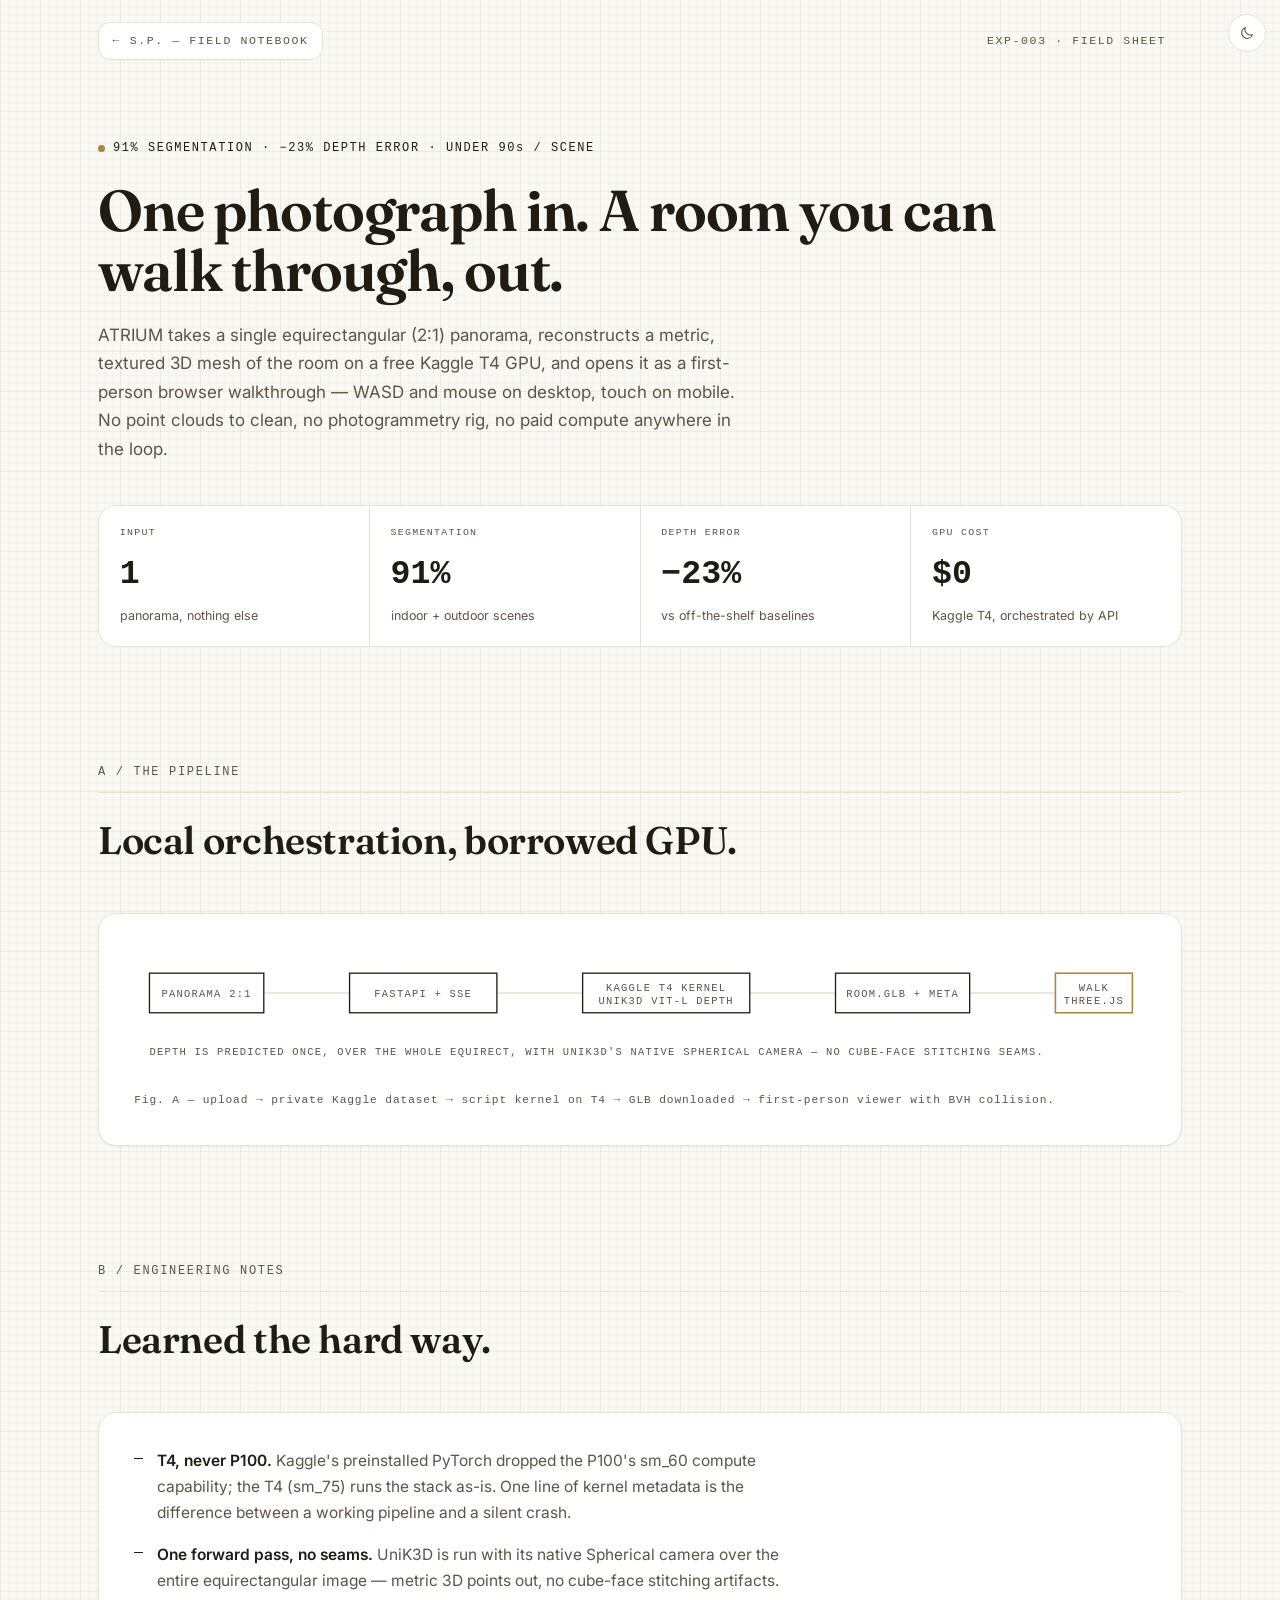
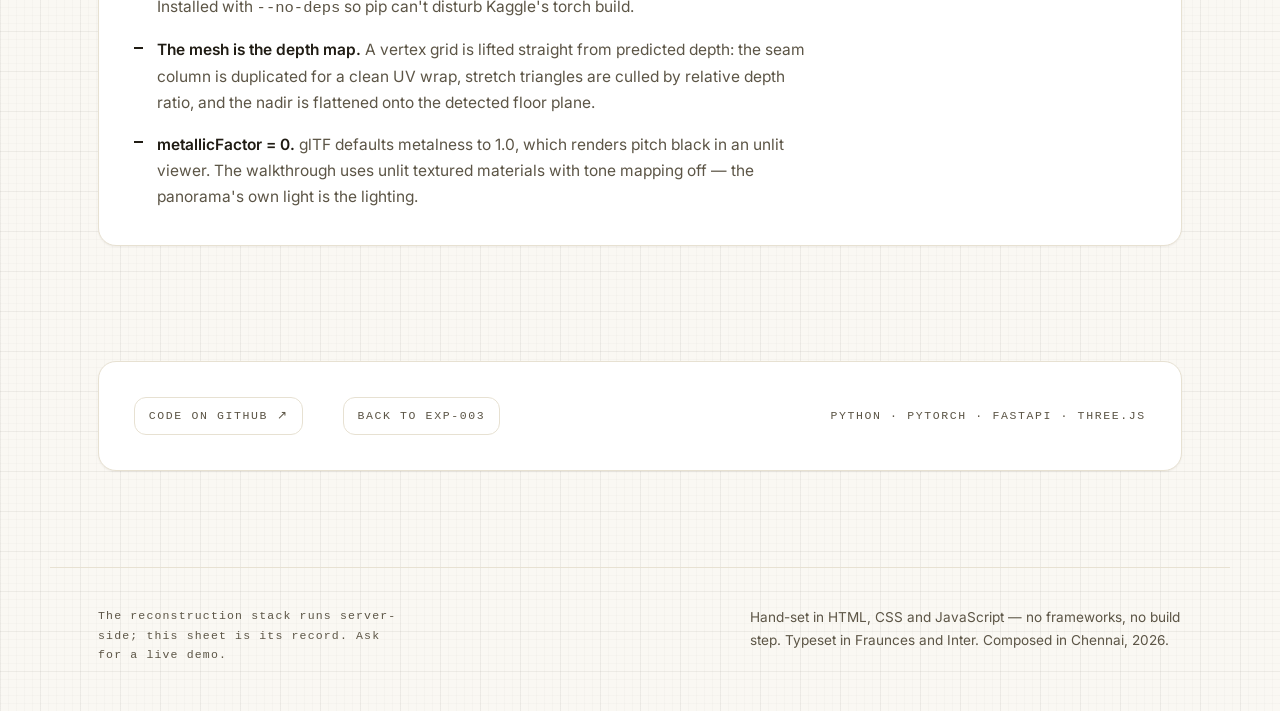
==== commit 6aa74e6a: "Re-skin the whole site to the LAUREL design language (ink & gold) Fraunces display + Inter body, cre" ====
--- a/atrium/index.html
+++ b/atrium/index.html
@@ -10,6 +10,9 @@
 <meta name="theme-color" media="(prefers-color-scheme: dark)" content="#15171C">
 <script>document.documentElement.classList.add('js');</script>
 <script src="../theme.js"></script>
+<link rel="preconnect" href="https://fonts.googleapis.com">
+<link rel="preconnect" href="https://fonts.gstatic.com" crossorigin>
+<link href="https://fonts.googleapis.com/css2?family=Fraunces:opsz,wght@9..144,400..700&family=Inter:wght@400..700&display=swap" rel="stylesheet">
 <link rel="stylesheet" href="../styles.css">
 <style>
   .sh-top { max-width: 1180px; margin: 0 auto; padding: 1.4rem clamp(1.25rem, 4vw, 3rem) 0;
@@ -20,7 +23,7 @@
   .sh-back:hover { color: var(--ink); border-color: var(--ink); }
   .sh-tag { font-family: var(--mono); font-size: 0.72rem; letter-spacing: 0.14em; color: var(--ink-muted); }
   .sh-hero { padding-top: clamp(2.5rem, 6vw, 4.5rem) !important; }
-  .sh-hero h1 { font-size: clamp(2rem, 4.6vw, 3.6rem); font-weight: 800; letter-spacing: -0.02em; line-height: 1.05; max-width: 24ch; }
+  .sh-hero h1 { font-size: clamp(2rem, 4.6vw, 3.6rem); font-family: var(--serif); font-weight: 620; letter-spacing: -0.02em; line-height: 1.05; max-width: 24ch; }
   .sh-hero .sub { max-width: 60ch; color: var(--ink-muted); margin-top: 1.2rem; }
   .sh-result { display: inline-flex; align-items: center; gap: 0.5rem; font-family: var(--mono);
     font-size: 0.75rem; letter-spacing: 0.13em; margin-bottom: 1.4rem; }
@@ -112,7 +115,7 @@
 
 <footer class="foot">
   <p class="foot-tick mono">The reconstruction stack runs server-side; this sheet is its record. Ask for a live demo.</p>
-  <p class="colophon">Hand-set in HTML, CSS and JavaScript. No frameworks, no build step, no external requests. Composed in Chennai, 2026.</p>
+  <p class="colophon">Hand-set in HTML, CSS and JavaScript — no frameworks, no build step. Typeset in Fraunces and Inter. Composed in Chennai, 2026.</p>
 </footer>
 </body>
 </html>
--- a/styles.css
+++ b/styles.css
@@ -7,19 +7,26 @@
 
 :root {
   color-scheme: light;
-  --paper:    #F7F4EE;
-  --plate:    #FFFFFF;
-  --ink:      #16181D;
-  --ink-muted:#4A5160;
-  --accent:   #E0531F;
-  --accent-ink: #B8420F; /* accent for small text — meets 4.5:1 on paper and plate */
-  --data2:    #1F6F6B;
-  --hairline: #D8D2C4;
-  --grid-major: rgba(22, 24, 29, 0.045);
-  --grid-minor: rgba(22, 24, 29, 0.02);
-  --shadow: rgba(22, 24, 29, 0.06);
+  --paper:    #faf8f3;
+  --plate:    #ffffff;
+  --sunken:   #f3efe6;
+  --ink:      #201c14;
+  --ink-muted:#5c5546;
+  --accent:   #a8853b;
+  --accent-ink: #82661f; /* gold for small text — meets 4.5:1 on paper and plate */
+  --accent-bright: #c9a960;
+  --accent-soft: rgba(168, 133, 59, 0.12);
+  --accent-border: rgba(168, 133, 59, 0.38);
+  --data2:    #3e7a4e;
+  --hairline: #e7e1d2;
+  --grid-major: rgba(32, 28, 20, 0.045);
+  --grid-minor: rgba(32, 28, 20, 0.02);
+  --shadow: rgba(32, 28, 20, 0.05);
+  --shadow-md: 0 2px 6px rgba(32, 28, 20, 0.05), 0 14px 34px rgba(32, 28, 20, 0.07);
+  --radius-sm: 8px; --radius-md: 12px; --radius-lg: 18px; --radius-pill: 999px;
   --ease: cubic-bezier(0.22, 1, 0.36, 1);
-  --sans: system-ui, -apple-system, "Segoe UI", Roboto, "Helvetica Neue", sans-serif;
+  --serif: "Fraunces", Georgia, "Times New Roman", serif;
+  --sans: "Inter", -apple-system, "Segoe UI", system-ui, sans-serif;
   --mono: ui-monospace, "Cascadia Code", "SF Mono", Consolas, Menlo, monospace;
 }
 
@@ -30,32 +37,42 @@
 @media (prefers-color-scheme: dark) {
   :root:not([data-theme="light"]) {
     color-scheme: dark;
-    --paper:    #15171C;
-    --plate:    #1D2027;
-    --ink:      #E9E5DB;
-    --ink-muted:#A2A7B3;
-    --accent:   #F0662F;
-    --accent-ink: #F0662F;
-    --data2:    #47A8A1;
-    --hairline: #2F333C;
-    --grid-major: rgba(233, 229, 219, 0.05);
-    --grid-minor: rgba(233, 229, 219, 0.02);
-    --shadow: rgba(0, 0, 0, 0.45);
+    --paper:    #12100c;
+    --plate:    #1a1712;
+    --sunken:   #0d0b08;
+    --ink:      #ede8dc;
+    --ink-muted:#aaa291;
+    --accent:   #c9a960;
+    --accent-ink: #c9a960;
+    --accent-bright: #e2c884;
+    --accent-soft: rgba(201, 169, 96, 0.12);
+    --accent-border: rgba(201, 169, 96, 0.38);
+    --data2:    #7fbc8f;
+    --hairline: #2b271f;
+    --grid-major: rgba(237, 232, 220, 0.035);
+    --grid-minor: rgba(237, 232, 220, 0.015);
+    --shadow: rgba(0, 0, 0, 0.3);
+    --shadow-md: 0 2px 6px rgba(0, 0, 0, 0.32), 0 14px 34px rgba(0, 0, 0, 0.36);
   }
 }
 :root[data-theme="dark"] {
   color-scheme: dark;
-  --paper:    #15171C;
-  --plate:    #1D2027;
-  --ink:      #E9E5DB;
-  --ink-muted:#A2A7B3;
-  --accent:   #F0662F;
-  --accent-ink: #F0662F;
-  --data2:    #47A8A1;
-  --hairline: #2F333C;
-  --grid-major: rgba(233, 229, 219, 0.05);
-  --grid-minor: rgba(233, 229, 219, 0.02);
-  --shadow: rgba(0, 0, 0, 0.45);
+  --paper:    #12100c;
+  --plate:    #1a1712;
+  --sunken:   #0d0b08;
+  --ink:      #ede8dc;
+  --ink-muted:#aaa291;
+  --accent:   #c9a960;
+  --accent-ink: #c9a960;
+  --accent-bright: #e2c884;
+  --accent-soft: rgba(201, 169, 96, 0.12);
+  --accent-border: rgba(201, 169, 96, 0.38);
+  --data2:    #7fbc8f;
+  --hairline: #2b271f;
+  --grid-major: rgba(237, 232, 220, 0.035);
+  --grid-minor: rgba(237, 232, 220, 0.015);
+  --shadow: rgba(0, 0, 0, 0.3);
+  --shadow-md: 0 2px 6px rgba(0, 0, 0, 0.32), 0 14px 34px rgba(0, 0, 0, 0.36);
 }
 
 * { margin: 0; padding: 0; box-sizing: border-box; }
@@ -80,11 +97,12 @@
   overflow-x: hidden;
 }
 
-::selection { background: var(--accent); color: var(--paper); }
+::selection { background: var(--accent-soft); color: var(--ink); }
 
 :focus-visible {
   outline: 2px solid var(--accent);
-  outline-offset: 2px;
+  outline-offset: 3px;
+  border-radius: 4px;
 }
 
 .mono {
@@ -709,7 +727,7 @@
 }
 .theme-toggle:hover { color: var(--ink); border-color: var(--ink); }
 .theme-toggle svg { width: 16px; height: 16px; display: block; }
-.tt-sun { display: none; }
+.theme-toggle .tt-sun { display: none; }
 @media (prefers-color-scheme: dark) {
   :root:not([data-theme="light"]) .tt-sun { display: block; }
   :root:not([data-theme="light"]) .tt-moon { display: none; }
@@ -890,10 +908,10 @@
    ========================================================================== */
 @media print {
   :root, :root[data-theme="dark"] {           /* print is always the day edition */
-    --paper: #fff; --plate: #fff;
-    --ink: #16181D; --ink-muted: #4A5160;
-    --accent: #E0531F; --accent-ink: #B8420F;
-    --data2: #1F6F6B; --hairline: #D8D2C4;
+    --paper: #fff; --plate: #fff; --sunken: #fff;
+    --ink: #201c14; --ink-muted: #5c5546;
+    --accent: #a8853b; --accent-ink: #82661f;
+    --data2: #3e7a4e; --hairline: #e7e1d2;
     --grid-major: transparent; --grid-minor: transparent;
     --shadow: transparent;
   }
@@ -928,3 +946,68 @@
   .foot { break-inside: avoid; }
   a { text-decoration: none; }
 }
+
+
+/* ==========================================================================
+   LAUREL SKIN — ink & gold. Serif display, soft radii, layered shadows.
+   Applied over the notebook structure; the instruments underneath are intact.
+   ========================================================================== */
+.hero { background-image:
+    radial-gradient(52% 44% at 74% 18%, var(--accent-soft), transparent 68%),
+    radial-gradient(38% 36% at 12% 82%, var(--accent-soft), transparent 76%); }
+.hero-name, .sec-title, .ledger-title, .annex-title {
+  font-family: var(--serif); letter-spacing: -0.01em; }
+.hero-name { font-weight: 620; line-height: 1.03; }
+.sec-title { font-weight: 600; line-height: 1.12; }
+.hero-sub, .operator-prose p, .exp-points li, .sec-note { font-weight: 420; }
+
+.plate { border-radius: var(--radius-lg); overflow: hidden; }
+.exp:hover, .rank-plate:hover { box-shadow: var(--shadow-md); }
+.statrow, .contracts, .tinygrid, .stations, .opsgrid { border-radius: var(--radius-lg); overflow: hidden; }
+.mlp-demo, .escrow-fig, .parser-fig, .cubemap, #exp1-canvas, .term, #field
+  { border-radius: var(--radius-md); }
+.margin-note { border-radius: 0 var(--radius-sm) var(--radius-sm) 0; }
+
+.exp-bar { letter-spacing: 0.16em; }
+.exp-links .go { color: var(--accent-ink); }
+.legend-link { color: var(--accent-ink); }
+.accent-dot { border-radius: var(--radius-pill); }
+
+/* buttons — LAUREL grammar: primary ink pill-ish, CTA gold gradient */
+.hero-jump, .copy-btn, .annex-link, .ng-back, .sh-back {
+  border-radius: var(--radius-md); }
+.resume-btn { border-radius: var(--radius-md); border-color: transparent;
+  background: linear-gradient(135deg, var(--accent-bright), var(--accent));
+  box-shadow: 0 1px 2px var(--shadow); }
+.resume-btn .resume-txt { color: #221b0c; }
+.resume-fill { background: var(--ink); }
+.resume-btn:hover .resume-txt, .resume-btn:focus-visible .resume-txt { color: var(--paper); }
+.orbit-ring { border-radius: 50%; }
+.theme-toggle { border-radius: var(--radius-pill); }
+@media (prefers-reduced-motion: no-preference) {
+  .theme-toggle { transition: border-color 0.16s var(--ease), color 0.16s var(--ease), transform 0.16s var(--ease); }
+  .theme-toggle:hover { border-color: var(--accent-border); color: var(--accent); transform: translateY(-1px); }
+}
+
+/* skills as LAUREL chips */
+.skill { border: 1px solid var(--hairline); border-bottom-style: solid;
+  border-radius: var(--radius-pill); padding: 0.3rem 0.85rem;
+  background: var(--sunken); font-size: 0.88rem; }
+.skill:hover, .skill:focus-visible { border-color: var(--accent-border); color: var(--ink); }
+.skill-list { display: flex; flex-wrap: wrap; gap: 0.45rem; }
+.skill-list li + li { margin-top: 0; }
+.station-cite a { color: var(--accent-ink); }
+
+.marg-row, .ledger-row, .titleblock td { border-color: var(--hairline); }
+.seal { border-radius: 50%; }
+.hscore, .tip { border-radius: var(--radius-sm); }
+#toast { border-radius: var(--radius-pill); }
+
+/* theme switch: smooth color crossfade, LAUREL-style */
+@media (prefers-reduced-motion: no-preference) {
+  :root.theme-transition, :root.theme-transition *,
+  :root.theme-transition *::before, :root.theme-transition *::after {
+    transition: background-color 320ms ease, border-color 320ms ease,
+      color 320ms ease, fill 320ms ease, stroke 320ms ease, box-shadow 320ms ease !important;
+  }
+}
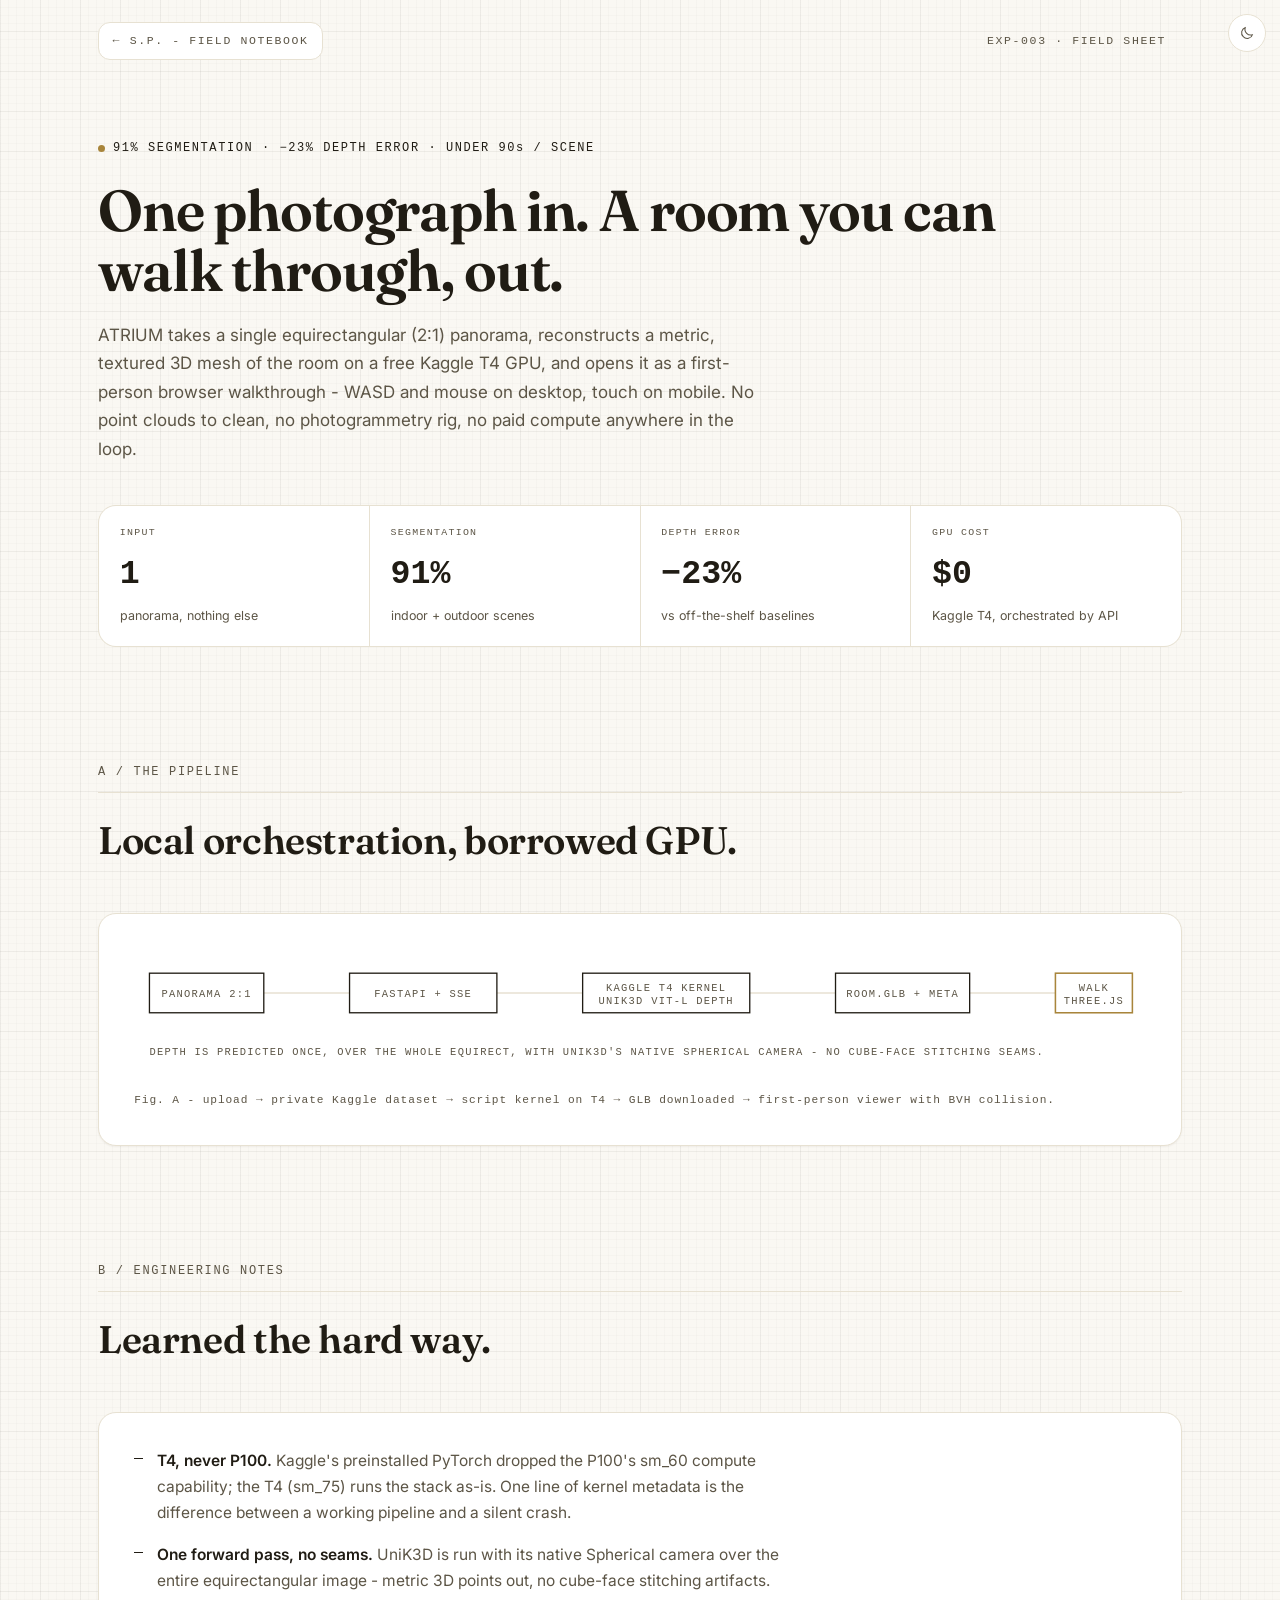
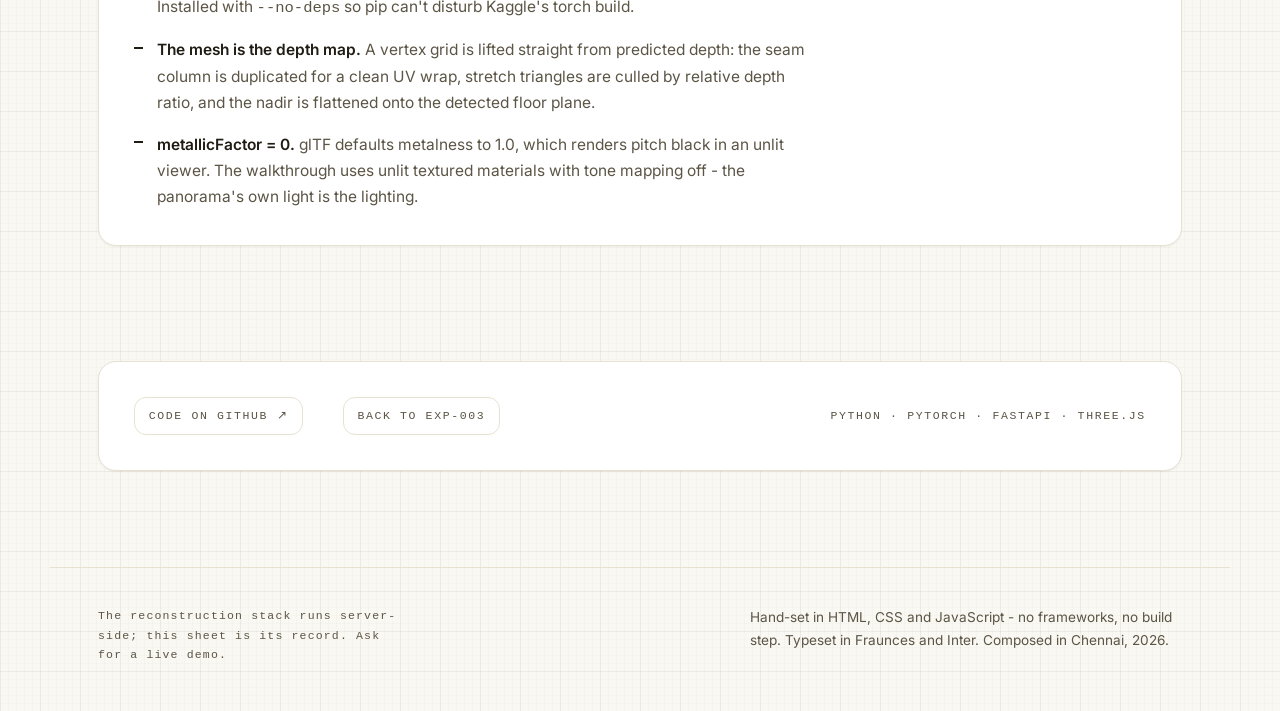
==== commit 84b266e8: "Replace em-dashes with plain hyphens across all copy Co-Authored-By: Claude Fable 5 <noreply@anthrop" ====
--- a/atrium/index.html
+++ b/atrium/index.html
@@ -3,8 +3,8 @@
 <head>
 <meta charset="UTF-8">
 <meta name="viewport" content="width=device-width, initial-scale=1.0">
-<title>ATRIUM — Walk Inside a Panorama · Sahukari Praveen</title>
-<meta name="description" content="Field sheet for EXP-003: ATRIUM reconstructs a metric, textured 3D room from a single equirectangular panorama — UniK3D depth on a free Kaggle T4, Three.js first-person walkthrough.">
+<title>ATRIUM - Walk Inside a Panorama · Sahukari Praveen</title>
+<meta name="description" content="Field sheet for EXP-003: ATRIUM reconstructs a metric, textured 3D room from a single equirectangular panorama - UniK3D depth on a free Kaggle T4, Three.js first-person walkthrough.">
 <link rel="icon" href="data:image/svg+xml,%3Csvg xmlns='http://www.w3.org/2000/svg' viewBox='0 0 32 32'%3E%3Crect width='32' height='32' fill='%23F7F4EE'/%3E%3Ccircle cx='16' cy='16' r='10' fill='none' stroke='%2316181D' stroke-width='1'/%3E%3Ccircle cx='25' cy='11' r='3.5' fill='%23E0531F'/%3E%3C/svg%3E">
 <meta name="theme-color" media="(prefers-color-scheme: light)" content="#F7F4EE">
 <meta name="theme-color" media="(prefers-color-scheme: dark)" content="#15171C">
@@ -51,7 +51,7 @@
 </button>
 
 <div class="sh-top">
-  <a class="sh-back" href="../">&#8592; S.P. — FIELD NOTEBOOK</a>
+  <a class="sh-back" href="../">&#8592; S.P. - FIELD NOTEBOOK</a>
   <span class="sh-tag">EXP-003 · FIELD SHEET</span>
 </div>
 
@@ -59,7 +59,7 @@
 <section class="sec sh-hero">
   <p class="sh-result"><span class="accent-dot" aria-hidden="true"></span>91% SEGMENTATION · &minus;23% DEPTH ERROR · UNDER 90s / SCENE</p>
   <h1>One photograph in. A room you can walk through, out.</h1>
-  <p class="sub">ATRIUM takes a single equirectangular (2:1) panorama, reconstructs a metric, textured 3D mesh of the room on a free Kaggle T4 GPU, and opens it as a first-person browser walkthrough — WASD and mouse on desktop, touch on mobile. No point clouds to clean, no photogrammetry rig, no paid compute anywhere in the loop.</p>
+  <p class="sub">ATRIUM takes a single equirectangular (2:1) panorama, reconstructs a metric, textured 3D mesh of the room on a free Kaggle T4 GPU, and opens it as a first-person browser walkthrough - WASD and mouse on desktop, touch on mobile. No point clouds to clean, no photogrammetry rig, no paid compute anywhere in the loop.</p>
 
   <div class="statrow">
     <div class="stat"><div class="k">INPUT</div><div class="v">1</div><div class="n">panorama, nothing else</div></div>
@@ -85,9 +85,9 @@
       <g><rect x="408" y="22" width="152" height="36" fill="var(--plate)" stroke="var(--ink)" stroke-width="1.2"/><text x="484" y="38" text-anchor="middle" class="fig-label">KAGGLE T4 KERNEL</text><text x="484" y="50" text-anchor="middle" class="fig-label">UNIK3D VIT-L DEPTH</text></g>
       <g><rect x="638" y="22" width="122" height="36" fill="var(--plate)" stroke="var(--ink)" stroke-width="1.2"/><text x="699" y="44" text-anchor="middle" class="fig-label">ROOM.GLB + META</text></g>
       <g><rect x="838" y="22" width="70" height="36" fill="var(--plate)" stroke="var(--accent)" stroke-width="1.4"/><text x="873" y="38" text-anchor="middle" class="fig-label">WALK</text><text x="873" y="50" text-anchor="middle" class="fig-label">THREE.JS</text></g>
-      <text x="14" y="96" class="fig-label">DEPTH IS PREDICTED ONCE, OVER THE WHOLE EQUIRECT, WITH UNIK3D'S NATIVE SPHERICAL CAMERA — NO CUBE-FACE STITCHING SEAMS.</text>
+      <text x="14" y="96" class="fig-label">DEPTH IS PREDICTED ONCE, OVER THE WHOLE EQUIRECT, WITH UNIK3D'S NATIVE SPHERICAL CAMERA - NO CUBE-FACE STITCHING SEAMS.</text>
     </svg>
-    <figcaption class="figcap mono">Fig. A — upload &rarr; private Kaggle dataset &rarr; script kernel on T4 &rarr; GLB downloaded &rarr; first-person viewer with BVH collision.</figcaption>
+    <figcaption class="figcap mono">Fig. A - upload &rarr; private Kaggle dataset &rarr; script kernel on T4 &rarr; GLB downloaded &rarr; first-person viewer with BVH collision.</figcaption>
   </figure>
 </section>
 
@@ -98,9 +98,9 @@
   </header>
   <ul class="plate notes">
     <li><span class="lead">T4, never P100.</span> Kaggle's preinstalled PyTorch dropped the P100's sm_60 compute capability; the T4 (sm_75) runs the stack as-is. One line of kernel metadata is the difference between a working pipeline and a silent crash.</li>
-    <li><span class="lead">One forward pass, no seams.</span> UniK3D is run with its native Spherical camera over the entire equirectangular image — metric 3D points out, no cube-face stitching artifacts. Installed with <span class="mono">--no-deps</span> so pip can't disturb Kaggle's torch build.</li>
+    <li><span class="lead">One forward pass, no seams.</span> UniK3D is run with its native Spherical camera over the entire equirectangular image - metric 3D points out, no cube-face stitching artifacts. Installed with <span class="mono">--no-deps</span> so pip can't disturb Kaggle's torch build.</li>
     <li><span class="lead">The mesh is the depth map.</span> A vertex grid is lifted straight from predicted depth: the seam column is duplicated for a clean UV wrap, stretch triangles are culled by relative depth ratio, and the nadir is flattened onto the detected floor plane.</li>
-    <li><span class="lead">metallicFactor = 0.</span> glTF defaults metalness to 1.0, which renders pitch black in an unlit viewer. The walkthrough uses unlit textured materials with tone mapping off — the panorama's own light is the lighting.</li>
+    <li><span class="lead">metallicFactor = 0.</span> glTF defaults metalness to 1.0, which renders pitch black in an unlit viewer. The walkthrough uses unlit textured materials with tone mapping off - the panorama's own light is the lighting.</li>
   </ul>
 </section>
 
@@ -115,7 +115,7 @@
 
 <footer class="foot">
   <p class="foot-tick mono">The reconstruction stack runs server-side; this sheet is its record. Ask for a live demo.</p>
-  <p class="colophon">Hand-set in HTML, CSS and JavaScript — no frameworks, no build step. Typeset in Fraunces and Inter. Composed in Chennai, 2026.</p>
+  <p class="colophon">Hand-set in HTML, CSS and JavaScript - no frameworks, no build step. Typeset in Fraunces and Inter. Composed in Chennai, 2026.</p>
 </footer>
 </body>
 </html>
--- a/styles.css
+++ b/styles.css
@@ -1,5 +1,5 @@
 /* ==========================================================================
-   THE ORRERY — a field notebook that simulates
+   THE ORRERY - a field notebook that simulates
    Sahukari Praveen · hand-set, no frameworks, no external requests
    Motion doctrine: the base sheet is static (reduced-motion is the default);
    every animation lives inside @media (prefers-reduced-motion: no-preference).
@@ -13,7 +13,7 @@
   --ink:      #201c14;
   --ink-muted:#5c5546;
   --accent:   #a8853b;
-  --accent-ink: #82661f; /* gold for small text — meets 4.5:1 on paper and plate */
+  --accent-ink: #82661f; /* gold for small text - meets 4.5:1 on paper and plate */
   --accent-bright: #c9a960;
   --accent-soft: rgba(168, 133, 59, 0.12);
   --accent-border: rgba(168, 133, 59, 0.38);
@@ -31,7 +31,7 @@
 }
 
 /* ------------------------------------------------------------------ night edition
-   Not an inversion — the notebook after dark: charcoal paper, bone ink,
+   Not an inversion - the notebook after dark: charcoal paper, bone ink,
    the signal orange warmed a step so it reads at small sizes on the dark ground.
    Default follows the system; an explicit choice sets data-theme and wins. */
 @media (prefers-color-scheme: dark) {
@@ -797,7 +797,7 @@
 }
 
 /* ==========================================================================
-   MOTION — everything below runs only when the visitor allows it.
+   MOTION - everything below runs only when the visitor allows it.
    One easing, six moves: ENTRANCE, LINE-MASK, COUNT (JS), PLOT, UNDERLINE, LIFT.
    ========================================================================== */
 @media (prefers-reduced-motion: no-preference) {
@@ -818,7 +818,7 @@
   html.js [data-stagger].in > * { opacity: 1; transform: none; }
   html.js [data-stagger]:not([data-rise]) { opacity: 1; transform: none; }
 
-  /* LINE-MASK — 135% so the taller clip box still hides the line fully */
+  /* LINE-MASK - 135% so the taller clip box still hides the line fully */
   html.js .mask-inner {
     transform: translateY(135%);
     transition: transform 0.62s var(--ease);
@@ -826,7 +826,7 @@
   }
   html.js .in .mask-inner { transform: none; }
 
-  /* PLOT — dash values are set inline by JS */
+  /* PLOT - dash values are set inline by JS */
   html.js .plot { transition: stroke-dashoffset 0.9s var(--ease) 0.15s; }
 
   /* UNDERLINE */
@@ -899,12 +899,12 @@
   /* sbt rubber-band snap-back */
   .sbt-seal { transition: transform 0.5s var(--ease); }
 
-  /* orbit widget dot — transform written by JS on scroll */
+  /* orbit widget dot - transform written by JS on scroll */
   .orbit-label { transition: opacity 0.3s var(--ease); }
 }
 
 /* ==========================================================================
-   PRINT — ctrl+P is a deliverable: a clean ink-on-white document.
+   PRINT - ctrl+P is a deliverable: a clean ink-on-white document.
    ========================================================================== */
 @media print {
   :root, :root[data-theme="dark"] {           /* print is always the day edition */
@@ -917,7 +917,7 @@
   }
   .theme-toggle { display: none !important; }
   body { background: #fff; font-size: 10.5pt; }
-  /* entrances must never hide content on paper — override any pre-reveal state */
+  /* entrances must never hide content on paper - override any pre-reveal state */
   [data-rise], [data-stagger] > *, .mask-inner, .cm-face, .tok {
     opacity: 1 !important;
     transform: translate(var(--fx, 0), var(--fy, 0)) !important;
@@ -949,7 +949,7 @@
 
 
 /* ==========================================================================
-   LAUREL SKIN — ink & gold. Serif display, soft radii, layered shadows.
+   LAUREL SKIN - ink & gold. Serif display, soft radii, layered shadows.
    Applied over the notebook structure; the instruments underneath are intact.
    ========================================================================== */
 .hero { background-image:
@@ -973,7 +973,7 @@
 .legend-link { color: var(--accent-ink); }
 .accent-dot { border-radius: var(--radius-pill); }
 
-/* buttons — LAUREL grammar: primary ink pill-ish, CTA gold gradient */
+/* buttons - LAUREL grammar: primary ink pill-ish, CTA gold gradient */
 .hero-jump, .copy-btn, .annex-link, .ng-back, .sh-back {
   border-radius: var(--radius-md); }
 .resume-btn { border-radius: var(--radius-md); border-color: transparent;
